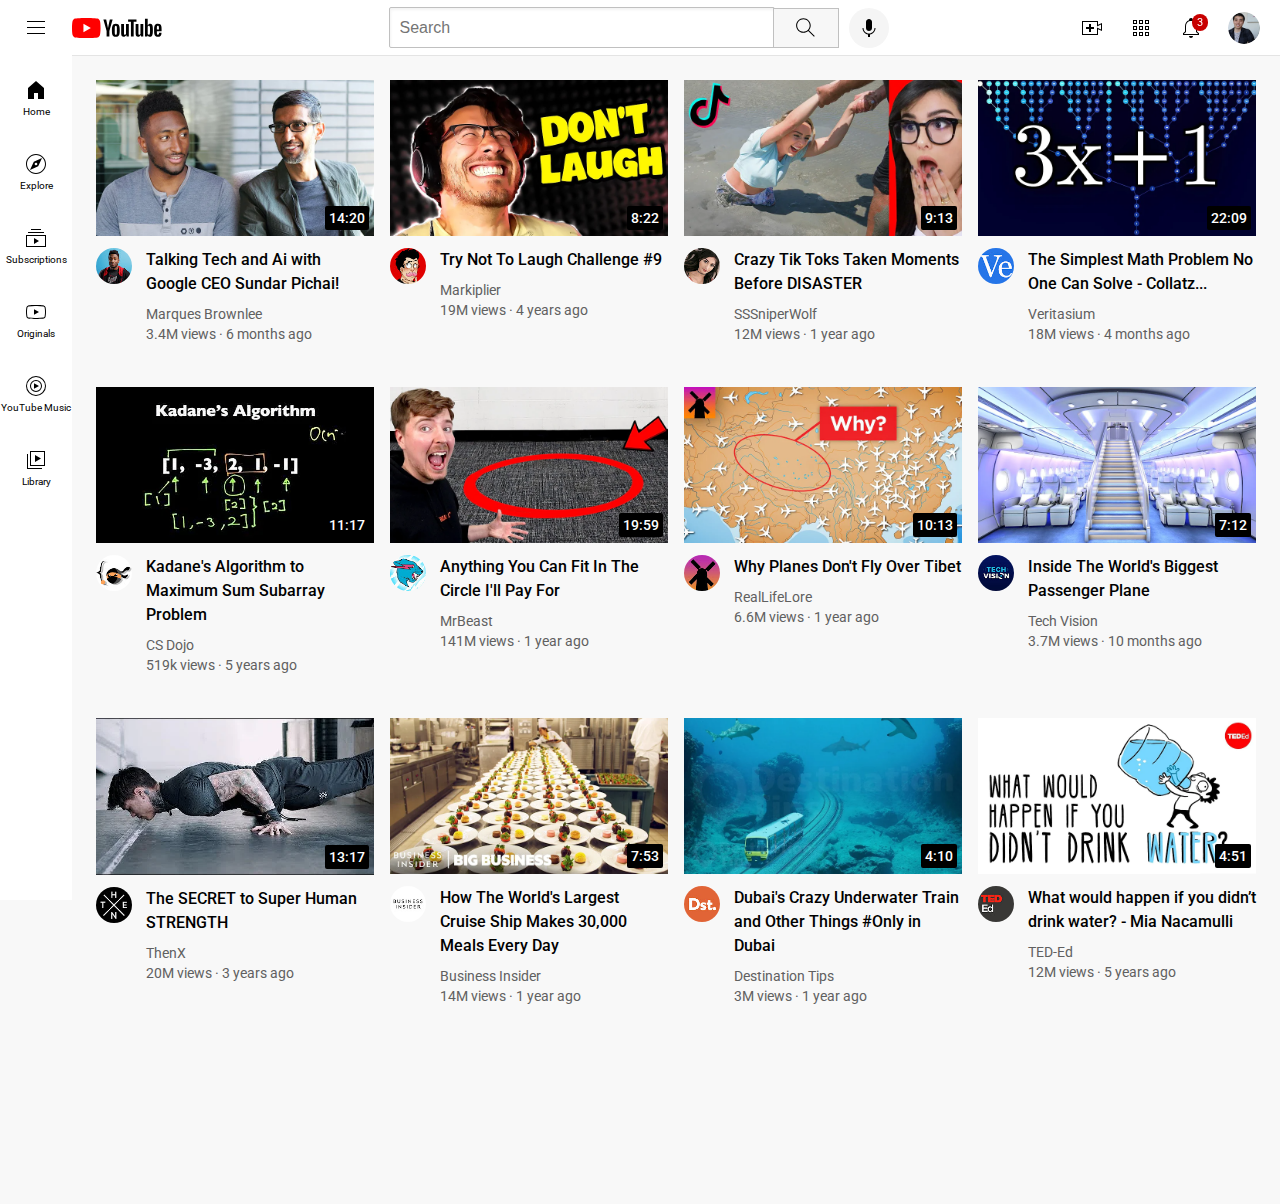
==== YouTube.html @ 5d9afcdd "Add files via upload" ====
<!DOCTYPE html>
<html>
    <head>
        <title>YouTube Copy</title>
        <link rel="stylesheet" href="styles/video.css">
        <link rel="stylesheet" href="styles/header.css">
        <link rel="stylesheet" href="styles/general.css">
        <link rel="stylesheet" href="styles/sidebar.css">

        <link rel="preconnect" href="https://fonts.googleapis.com">
        <link rel="preconnect" href="https://fonts.gstatic.com" crossorigin>
        <link href="https://fonts.googleapis.com/css2?family=Roboto:ital,wght@0,100;0,300;0,400;0,500;0,700;0,900;1,100;1,300;1,400;1,500;1,700;1,900&display=swap" rel="stylesheet">
    </head>
    <body>
        <!--Inline-Block Elements (As much space as it needs)-->
        <header class="youtube-header">
            <div class="left-section">
                <img class="hamburger-menu" 
                src="icons/hamburger-menu.svg">
                <img class="youtube-logo" 
                src="icons/youtube-logo.svg">  
            </div>
            <div class="mid-section">      
                <input class="searchbar" type="text"placeholder="Search">
                <button class="search-button">
                    <img class="search-icon" src="icons/search.svg">
                    <div class="tooltip">Search</div>
                </button>
                <button class="voice-search-button">
                    <img class="voice-search-icon" src="icons/voice-search-icon.svg">
                    <div class="tooltip">Search with your voice</div>
                </button>
            </div>
            <div class="right-section">
                <div class="upload-icon-container">
                    <img class="upload-icon" src="icons/upload.svg">
                    <div class="tooltip">Create</div>
                </div>
                <div class="youtube-apps-icon-container">
                    <img class="youtube-apps-icon" src="icons/youtube-apps.svg">
                    <div class="tooltip">YouTube apps</div>
                </div>
                <div class="notifications-icon-container">
                    <img class="notifications-icon" src="icons/notifications.svg">
                    <div class="notifications-count">3</div>
                    <div class="tooltip">Notifications</div>
                </div>
                <img class="current-user-picture" src="channel-pictures/my-channel.png">
            </div>
        </header>
        <!--Block Elements (Entire Line)-->
        <nav class="sidebar">
            <div class="sidebar-link">
                <img src="icons/home.svg">
                <div>Home</div>
            </div>
            <div class="sidebar-link">
                <img src="icons/explore.svg">
                <div>Explore</div>
            </div>
            <div class="sidebar-link">
                <img src="icons/subscriptions.svg">
                <div>Subscriptions</div>
            </div>
            <div class="sidebar-link">
                <img src="icons/originals.svg">
                <div>Originals</div>
            </div>
            <div class="sidebar-link">
                <img src="icons/youtube-music.svg">
                <div>YouTube Music</div>
            </div>
            <div class="sidebar-link">
                <img src="icons/library.svg">
                <div>Library</div>
            </div>        
        </nav>
        <!--Inline Element appears within a line of text , i.e. <strong>-->
        <main>
            <section class="video-grid">
                <!--Video 1 to 4-->
                <div class="video-preview">
                    <div class="thumbnail-row">
                        <a href="https://www.youtube.com/watch?v=n2RNcPRtAiY" target="_blank">
                            <img class="thumbnail" src="thumbnails/thumbnail-1.png">
                        </a>
                        <div class="video-time">14:20</div>
                    </div>
                    <div class="video-info-grid">
                        <div class="video-channel">
                            <div class="video-channel-container">
                                <a href="https://youtube.com/c/mkbhd" target="_blank">
                                    <img class="channel-picture" src="channel-pictures/channel-1.jpeg">
                                </a>
                                <div class="video-channel-tooltip">    
                                    <img class="video-channel-tooltip-picture" src="channel-pictures/channel-1.jpeg">
                                    <div>
                                        <p class="video-channel-tooltip-author">
                                            Marques Brownlee
                                        </p>
                                        <p class="video-channel-tooltip-info">
                                            15M subscribers
                                        </p>    
                                    </div>
                                </div>
                            </div>
                        </div>
                        <div class="video-info">
                            <a href="https://www.youtube.com/watch?v=n2RNcPRtAiY" target="_blank" class="video-title-link">
                                <p class="video-title">
                                    Talking Tech and Ai with Google CEO Sundar Pichai!
                                </p>
                            </a>
                            <p class="video-author">
                                Marques Brownlee
                            </p>
                            <p class="video-stats">
                                3.4M views &#183; 6 months ago
                            </p>   
                        </div>
                    </div>
                </div>
                <div class="video-preview">
                    <div class="thumbnail-row">
                        <a href="https://www.youtube.com/watch?v=mP0RAo9SKZk" target="_blank">
                            <img class="thumbnail" src="thumbnails/thumbnail-2.png">
                        </a>
                        <div class="video-time">8:22</div>
                    </div>
                    <div class="video-info-grid">
                        <div class="video-channel">
                            <div class="video-channel-container">
                                <a href="https://youtube.com/c/markiplier" target="_blank">
                                    <img class="channel-picture" src="channel-pictures/channel-2.jpeg">
                                </a>                            
                                <div class="video-channel-tooltip">    
                                    <img class="video-channel-tooltip-picture" src="channel-pictures/channel-2.jpeg">
                                    <div>
                                        <p class="video-channel-tooltip-author">
                                            Markiplier                                    
                                        </p>
                                        <p class="video-channel-tooltip-info">
                                            30M subscribers
                                        </p>    
                                    </div>
                                </div>
                            </div>
                        </div>
                        <div class="video-info">
                            <a href="https://www.youtube.com/watch?v=mP0RAo9SKZk" target="_blank" class="video-title-link">
                                <p class="video-title">
                                    Try Not To Laugh Challenge #9
                                </p>
                            </a>
                            <p class="video-author">
                                Markiplier
                            </p>
                            <p class="video-stats">
                                19M views &#183; 4 years ago
                            </p>            
                        </div>
                    </div>
                </div>
                <div class="video-preview">
                    <div class="thumbnail-row">
                        <a href="https://www.youtube.com/watch?v=FgjPQQeTh1w" target="_blank">
                            <img class="thumbnail" src="thumbnails/thumbnail-3.png">
                        </a>
                        <div class="video-time">9:13</div>
                    </div>
                    <div class="video-info-grid">
                        <div class="video-channel">
                            <div class="video-channel-container">
                                <a href="https://youtube.com/c/SSSniperWolf" target="_blank">
                                    <img class="channel-picture" src="channel-pictures/channel-3.jpeg">
                                </a>                            
                                <div class="video-channel-tooltip">    
                                    <img class="video-channel-tooltip-picture" src="channel-pictures/channel-3.jpeg">
                                    <div>
                                        <p class="video-channel-tooltip-author">
                                            SSSniperWolf                                    
                                        </p>
                                        <p class="video-channel-tooltip-info">
                                            31M subscribers
                                        </p>    
                                    </div>
                                </div>
                            </div>
                        </div>                    
                        <div class="video-info">
                            <a href="https://www.youtube.com/watch?v=FgjPQQeTh1w" target="_blank" class="video-title-link">
                                <p class="video-title">
                                    Crazy Tik Toks Taken Moments Before DISASTER
                                </p>
                            </a>
                            <p class="video-author">
                                SSSniperWolf
                            </p>
                            <p class="video-stats">
                                12M views &#183; 1 year ago
                            </p>   
                        </div>
                    </div>
                </div>
                <div class="video-preview">
                    <div class="thumbnail-row">
                        <a href="https://www.youtube.com/watch?v=094y1Z2wpJg" target="_blank">
                            <img class="thumbnail" src="thumbnails/thumbnail-4.png">
                        </a>
                        <div class="video-time">22:09</div>
                    </div>
                    <div class="video-info-grid">
                        <div class="video-channel">
                            <div class="video-channel-container">
                                <a href="https://youtube.com/c/veritasium" target="_blank">
                                    <img class="channel-picture" src="channel-pictures/channel-4.jpeg">
                                </a>                            
                                <div class="video-channel-tooltip">    
                                    <img class="video-channel-tooltip-picture" src="channel-pictures/channel-4.jpeg">
                                    <div>
                                        <p class="video-channel-tooltip-author">
                                            Veritasium                                    
                                        </p>
                                        <p class="video-channel-tooltip-info">
                                            11.5M subscribers
                                        </p>    
                                    </div>
                                </div>
                            </div>
                        </div>
                        <div class="video-info">
                            <a href="https://www.youtube.com/watch?v=094y1Z2wpJg" target="_blank" class="video-title-link">
                                <p class="video-title">
                                    The Simplest Math Problem No One Can Solve - Collatz...
                                </p>
                            </a>
                            <p class="video-author">
                                Veritasium
                            </p>
                            <p class="video-stats">
                                18M views &#183; 4 months ago
                            </p>            
                        </div>
                    </div>
                </div>
                <!--Video 5 to 8-->
                <div class="video-preview">
                    <div class="thumbnail-row">
                        <a href="https://www.youtube.com/watch?v=86CQq3pKSUw" target="_blank">
                            <img class="thumbnail" src="thumbnails/thumbnail-5.png">
                        </a>
                        <div class="video-time">11:17</div>
                    </div>
                    <div class="video-info-grid">
                        <div class="video-channel">
                            <div class="video-channel-container">
                                <a href="https://youtube.com/c/CSDojo" target="_blank">
                                    <img class="channel-picture" src="channel-pictures/channel-5.jpeg">
                                </a>                            
                                <div class="video-channel-tooltip">    
                                    <img class="video-channel-tooltip-picture" src="channel-pictures/channel-5.jpeg">
                                    <div>
                                        <p class="video-channel-tooltip-author">
                                            CS Dojo                                    
                                        </p>
                                        <p class="video-channel-tooltip-info">
                                            1.79M subscribers
                                        </p>    
                                    </div>
                                </div>
                            </div>
                        </div>
                        <div class="video-info">
                            <a href="https://www.youtube.com/watch?v=86CQq3pKSUw" target="_blank" class="video-title-link">
                                <p class="video-title">
                                    Kadane's Algorithm to Maximum Sum Subarray Problem
                                </p>
                            </a>
                            <p class="video-author">
                                CS Dojo
                            </p>
                            <p class="video-stats">
                                519k views &#183; 5 years ago
                            </p>   
                        </div>
                    </div>
                </div>
                <div class="video-preview">
                    <div class="thumbnail-row">
                        <a href="https://www.youtube.com/watch?v=yXWw0_UfSFg" target="_blank">
                            <img class="thumbnail" src="thumbnails/thumbnail-6.png">
                        </a>
                        <div class="video-time">19:59</div>
                    </div>
                    <div class="video-info-grid">
                        <div class="video-channel">
                            <div class="video-channel-container">
                                <a href="https://youtube.com/c/MrBeast6000" target="_blank">
                                    <img class="channel-picture" src="channel-pictures/channel-6.jpeg">
                                </a>                            
                                <div class="video-channel-tooltip">    
                                    <img class="video-channel-tooltip-picture" src="channel-pictures/channel-6.jpeg">
                                    <div>
                                        <p class="video-channel-tooltip-author">
                                            MrBeast                                    
                                        </p>
                                        <p class="video-channel-tooltip-info">
                                            90.6M subscribers
                                        </p>    
                                    </div>
                                </div>
                            </div>
                        </div>                    
                        <div class="video-info">
                            <a href="https://www.youtube.com/watch?v=yXWw0_UfSFg" target="_blank" class="video-title-link">
                                <p class="video-title">
                                    Anything You Can Fit In The Circle I'll Pay For
                                </p>
                            </a>
                            <p class="video-author">
                                MrBeast
                            </p>
                            <p class="video-stats">
                                141M views &#183; 1 year ago
                            </p>            
                        </div>
                    </div>
                </div>
                <div class="video-preview">
                    <div class="thumbnail-row">
                        <a href="https://www.youtube.com/watch?v=fNVa1qMbF9Y" target="_blank">
                            <img class="thumbnail" src="thumbnails/thumbnail-7.png">
                        </a>
                        <div class="video-time">10:13</div>
                    </div>
                    <div class="video-info-grid">
                        <div class="video-channel">
                            <div class="video-channel-container">
                                <a href="https://www.youtube.com/channel/UCP5tjEmvPItGyLhmjdwP7Ww" target="_blank">
                                    <img class="channel-picture" src="channel-pictures/channel-7.jpeg">
                                </a>
                                <div class="video-channel-tooltip">    
                                    <img class="video-channel-tooltip-picture" src="channel-pictures/channel-7.jpeg">
                                    <div>
                                        <p class="video-channel-tooltip-author">
                                            RealLifeLore
                                        </p>
                                        <p class="video-channel-tooltip-info">
                                            7.48M subscribers
                                        </p>    
                                    </div>
                                </div>
                            </div>
                        </div>
                        <div class="video-info">
                            <a href="https://www.youtube.com/watch?v=fNVa1qMbF9Y" target="_blank" class="video-title-link">
                                <p class="video-title">
                                    Why Planes Don't Fly Over Tibet
                                </p>
                            </a>
                            <p class="video-author">
                                RealLifeLore
                            </p>
                            <p class="video-stats">
                                6.6M views &#183; 1 year ago
                            </p>   
                        </div>
                    </div>
                </div>
                <div class="video-preview">
                    <div class="thumbnail-row">
                        <a href="https://www.youtube.com/watch?v=lFm4EM1juls" target="_blank">
                            <img class="thumbnail" src="thumbnails/thumbnail-8.png">
                        </a>
                        <div class="video-time">7:12</div>
                    </div>
                    <div class="video-info-grid">
                        <div class="video-channel">
                            <div class="video-channel-container">
                                <a href="https://www.youtube.com/channel/UCHAK6CyegY22Zj2GWrcaIxg" target="_blank">
                                    <img class="channel-picture" src="channel-pictures/channel-8.jpeg">
                                </a>                            
                                <div class="video-channel-tooltip">    
                                    <img class="video-channel-tooltip-picture" src="channel-pictures/channel-8.jpeg">
                                    <div>
                                        <p class="video-channel-tooltip-author">
                                            Tech Vision                                    
                                        </p>
                                        <p class="video-channel-tooltip-info">
                                            836K subscribers
                                        </p>    
                                    </div>
                                </div>
                            </div>
                        </div>
                        <div class="video-info">
                            <a href="https://www.youtube.com/watch?v=lFm4EM1juls" target="_blank" class="video-title-link">
                                <p class="video-title">
                                    Inside The World's Biggest Passenger Plane
                                </p>
                            </a>
                            <p class="video-author">
                                Tech Vision
                            </p>
                            <p class="video-stats">
                                3.7M views &#183; 10 months ago
                            </p>            
                        </div>
                    </div>
                </div>
                <!--Video 9 to 12-->
                <div class="video-preview">
                    <div class="thumbnail-row">
                        <a href="https://www.youtube.com/watch?v=ixmxOlcrlUc" target="_blank">
                            <img class="thumbnail" src="thumbnails/thumbnail-9.png">
                        </a>
                        <div class="video-time">13:17</div>
                    </div>
                    <div class="video-info-grid">
                        <div class="video-channel">
                            <div class="video-channel-container">
                                <a href="https://www.youtube.com/c/OFFICIALTHENXSTUDIOS" target="_blank">
                                    <img class="channel-picture" src="channel-pictures/channel-9.jpeg">
                                </a>                            
                                <div class="video-channel-tooltip">    
                                    <img class="video-channel-tooltip-picture" src="channel-pictures/channel-9.jpeg">
                                    <div>
                                        <p class="video-channel-tooltip-author">
                                            ThenX                                    
                                        </p>
                                        <p class="video-channel-tooltip-info">
                                            7.78M subscribers
                                        </p>    
                                    </div>
                                </div>
                            </div>
                        </div>                    
                        <div class="video-info">
                            <a href="https://www.youtube.com/watch?v=ixmxOlcrlUc" target="_blank" class="video-title-link">
                                <p class="video-title">
                                    The SECRET to Super Human STRENGTH
                                </p>
                            </a>
                            <p class="video-author">
                                ThenX
                            </p>
                            <p class="video-stats">
                                20M views &#183; 3 years ago
                            </p>   
                        </div>
                    </div>
                </div>
                <div class="video-preview">
                    <div class="thumbnail-row">
                        <a href="https://www.youtube.com/watch?v=R2vXbFp5C9o" target="_blank">
                            <img class="thumbnail" src="thumbnails/thumbnail-10.png">
                        </a>
                        <div class="video-time">7:53</div>
                    </div>
                    <div class="video-info-grid">
                        <div class="video-channel">
                            <div class="video-channel-container">
                                <a href="https://www.youtube.com/user/businessinsider" target="_blank">
                                    <img class="channel-picture" src="channel-pictures/channel-10.jpeg">
                                </a>                            
                                <div class="video-channel-tooltip">    
                                    <img class="video-channel-tooltip-picture" src="channel-pictures/channel-10.jpeg">
                                    <div>
                                        <p class="video-channel-tooltip-author">
                                            Business Insider                                    
                                        </p>
                                        <p class="video-channel-tooltip-info">
                                            9.32M subscribers
                                        </p>    
                                    </div>
                                </div>
                            </div>
                        </div>
                        <div class="video-info">
                            <a href="https://www.youtube.com/watch?v=R2vXbFp5C9o" target="_blank" class="video-title-link">
                                <p class="video-title">
                                    How The World's Largest Cruise Ship Makes 30,000 Meals Every Day                                
                                </p>
                            </a>
                            <p class="video-author">
                                Business Insider
                            </p>
                            <p class="video-stats">
                                14M views &#183; 1 year ago
                            </p>            
                        </div>
                    </div>
                </div>
                <div class="video-preview">
                    <div class="thumbnail-row">
                        <a href="https://www.youtube.com/watch?v=0nZuYyXET3s" target="_blank">
                            <img class="thumbnail" src="thumbnails/thumbnail-11.png">
                        </a>
                        <div class="video-time">4:10</div>
                    </div>
                    <div class="video-info-grid">
                        <div class="video-channel">
                            <div class="video-channel-container">
                                <a href="https://www.youtube.com/c/Destinationtips" target="_blank">
                                    <img class="channel-picture" src="channel-pictures/channel-11.jpeg">
                                </a>                            
                                <div class="video-channel-tooltip">    
                                    <img class="video-channel-tooltip-picture" src="channel-pictures/channel-11.jpeg">
                                    <div>
                                        <p class="video-channel-tooltip-author">
                                            Destination Tips                                   
                                        </p>
                                        <p class="video-channel-tooltip-info">
                                            282K subscribers
                                        </p>    
                                    </div>
                                </div>
                            </div>
                        </div>
                        <div class="video-info">
                            <a href="https://www.youtube.com/watch?v=0nZuYyXET3s" target="_blank" class="video-title-link">
                                <p class="video-title">
                                    Dubai's Crazy Underwater Train and Other Things #Only in Dubai
                                </p>
                            </a>
                            <p class="video-author">
                                Destination Tips
                            </p>
                            <p class="video-stats">
                                3M views &#183; 1 year ago
                            </p>   
                        </div>
                    </div>
                </div>
                <div class="video-preview">
                    <div class="thumbnail-row">
                        <a href="https://www.youtube.com/watch?v=9iMGFqMmUFs" target="_blank">
                            <img class="thumbnail" src="thumbnails/thumbnail-12.png">
                        </a>
                        <div class="video-time">4:51</div>
                    </div>
                    <div class="video-info-grid">
                        <div class="video-channel">
                            <div class="video-channel-container">
                                <a href="https://www.youtube.com/teded" target="_blank">
                                    <img class="channel-picture" src="channel-pictures/channel-12.jpeg">
                                </a>                            
                                <div class="video-channel-tooltip">    
                                    <img class="video-channel-tooltip-picture" src="channel-pictures/channel-12.jpeg">
                                    <div>
                                        <p class="video-channel-tooltip-author">
                                            TED-Ed                                    
                                        </p>
                                        <p class="video-channel-tooltip-info">
                                            20.1M subscribers
                                        </p>    
                                    </div>
                                </div>
                            </div>
                        </div>                    
                        <div class="video-info">
                            <a href="https://www.youtube.com/watch?v=9iMGFqMmUFs" target="_blank" class="video-title-link">
                                <p class="video-title">
                                    What would happen if you didn’t drink water? - Mia Nacamulli
                                </p>
                            </a>
                            <p class="video-author">
                                TED-Ed
                            </p>
                            <p class="video-stats">
                                12M views &#183; 5 years ago
                            </p>            
                        </div>
                    </div>
                </div>
            </section>
        </main>
    </body>
</html>
---- styles/video.css ----
.video-grid{
    display: grid;
    /*grid-template-columns: 1fr 1fr 1fr;*/
    column-gap: 16px;
    row-gap: 45px;
}

.thumbnail-row{
  margin-bottom: 8px;
  position: relative;
}

.thumbnail{
    width: 100%;
    object-fit: contain;
    object-position: bottom;
    /*border-width: 3px;
    border-style: solid;
    border-color: green;*/
}

.video-time{
    background-color: black;
    color: white;

    position: absolute;
    bottom: 10px;
    right: 5px;

    font-weight: 500;
    /*font-size: 12px;*/
    padding: 4px;
    border-radius: 2px;
}

.video-info-grid{
    display: grid;
    grid-template-columns: 50px 1fr;
}

.video-channel-container{
    display: inline-block;
    position: relative;
    cursor: pointer;
}

.channel-picture{
    border-radius: 18px;
    width: 36px;
}

.video-channel-tooltip{
    position: absolute;
    top: 50px;
    padding: 10px 12px;
    border-radius: 6px;
    width: 200px;
    background-color: white;

    display: flex;
    flex-direction: row;
    align-items: center;
    box-shadow: 2px 3px 12px rgb(0, 0, 0, 0.4);

    opacity: 0;
    pointer-events: none;
    z-index: 50;

    transition: opacity 0.15s;
}

.video-channel-tooltip-picture{
    width: 45px;
    border-radius: 25px;
    margin-right: 7px;
}

.video-channel-tooltip-author{
    font-size: 17px;
    font-weight: 700;
    margin-bottom: 4px;
}

.video-channel-tooltip-info{
    font-size: 15px;
    font-weight: 400;
    color: rgb(96, 96, 96);
}

.video-channel-container:hover .video-channel-tooltip{
    opacity: 1;
}

.video-title-link{
    text-decoration: none;
    color: black;
}

.video-title{
    /*font-size: 14px;*/
    font-weight: 500;
    /*line-height: 20px;*/
    margin-bottom: 10px;
}

.video-author, .video-stats{
    /*font-size: 12px;*/
    color: rgb(96, 96, 96);
}

.video-author{
    margin-bottom: 4px;
}

@media (max-width: 750px){
    .video-grid{
        grid-template-columns: 1fr 1fr;
    }

    .video-time, .video-author, .video-stats{
        font-size: 12px;
    }

    .video-title{
        font-size: 14px;
        line-height: 20px;
    }
}

@media (min-width: 751px) and (max-width: 999px){
    .video-grid{
        grid-template-columns: 1fr 1fr 1fr; 
    }

    .video-time, .video-author, .video-stats{
        font-size: 12px;
    }

    .video-title{
        font-size: 14px;
        line-height: 20px;
    }
}

@media (min-width: 1000px){
    .video-grid{
        grid-template-columns: 1fr 1fr 1fr 1fr; 
    }

    .video-time, .video-author, .video-stats{
        font-size: 14px;
    }

    .video-title{
        font-size: 16px;
        line-height: 24px;
    }
}
---- styles/header.css ----
.youtube-header{
    height: 55px;

    display: flex;
    flex-direction: row;
    justify-content: space-between;

    position: fixed;
    top: 0;
    left: 0;
    right: 0;

    background-color: white;
    border-bottom: 1px solid rgb(228, 228, 228);

    z-index: 100;
}

.left-section{
    display: flex;
    align-items: center;
}

.hamburger-menu{
    height: 24px;
    margin-left: 24px;
    margin-right: 24px;
    cursor: pointer;
}

.youtube-logo{
    height: 20px;
    cursor: pointer;
}

.mid-section{
    display: flex;
    align-items: center;
    flex: 1;
    margin-left: 70px;
    margin-right: 35px;
    max-width: 500px;
}

.searchbar{
    flex: 1;
    height: 36.5px;
    padding-left: 10px;
    font-size: 16px;
    border: 1px solid rgb(192, 192, 192);
    border-radius: 2px;
    box-shadow: inset 1px 2px 3px rgba(0,0,0,0.05); 
    width: 0;
}

.searchbar::placeholder{
    font-size: 16px;
}

.search-button{
    height: 40px;
    width: 66px;
    background-color: rgb(247, 247, 247);
    border: 1px solid rgb(192, 192, 192);
    margin-left: -2px;
    margin-right: 10px;
    cursor: pointer;
}

.search-button:hover{
    box-shadow: inset 1px 1px 50px rgba(0,0,0,0.05); 
}

.search-button:active{
    background-color: rgb(240, 240, 240);
}

.search-icon{
    height: 25px;
}

.voice-search-button{
    height: 40px;
    width: 40px;
    border-radius: 20px;
    background-color: rgb(245, 245, 245);
    border: none;
    cursor: pointer;
}

.voice-search-icon{
    height: 24px;
}

.search-button,
.voice-search-button{
    position: relative;
    display: flex;
    flex-direction: row;
    align-items: center;
    justify-content: center;
}

.search-button .tooltip,
.voice-search-button .tooltip{
    position: absolute;
    bottom: -50px;

    background-color: rgba(80, 80, 80, 0.9);
    color: white;
    font-size: 12px;
    padding: 10px 8px;
    border-radius: 2px;

    opacity: 0;
    transition: opacity 0.15s;
    pointer-events: none;
    white-space: nowrap;
}

.search-button:hover .tooltip,
.voice-search-button:hover .tooltip{
    opacity: 1;
}

.right-section{
    display: flex;
    align-items: center;
    justify-content: space-between;
    width: 180px;
    margin-right: 20px;
    flex-shrink: 0;
}

.upload-icon{
    height: 24px;
}

.youtube-apps-icon{
    height: 24px;
}

.notifications-icon-container{
    position: relative;
}

.notifications-icon{
    height: 24px;
}

.notifications-count{
    position: absolute;
    top: -2px;
    right: -5px;
    
    background-color: rgb(200, 0, 0);
    color: white;
    font-size: 11px;
    padding: 2px 5px;
    border-radius: 10px;
}

.current-user-picture{
    height: 32px;
    border-radius: 18px;
    cursor: pointer;
}

.upload-icon-container,
.youtube-apps-icon-container,
.notifications-icon-container{
    position: relative;
    display: flex;
    flex-direction: row;
    align-items: center;
    justify-content: center;
    cursor: pointer;
}

.upload-icon-container .tooltip,
.youtube-apps-icon-container .tooltip,
.notifications-icon-container .tooltip{
    position: absolute;
    bottom: -50px;

    background-color: rgba(80, 80, 80, 0.9);
    color: white;
    font-size: 12px;
    padding: 10px 8px;
    border-radius: 2px;

    opacity: 0;
    transition: opacity 0.15s;
    pointer-events: none;
    white-space: nowrap;
}

.upload-icon-container:hover .tooltip,
.youtube-apps-icon-container:hover .tooltip,
.notifications-icon-container:hover .tooltip{
    opacity: 1;
}
---- styles/general.css ----
body{
    font-family: Roboto, "Arial";

    margin: 0;
    padding: 80px 24px 200px 96px;

    background-color: rgb(248, 248, 248);
}

p{
    margin-top: 0px;
    margin-bottom: 0px;
}
---- styles/sidebar.css ----
.sidebar{
    position: fixed;
    left: 0;
    bottom: 0;
    top: 55px;
    width: 72px;

    background-color: white;
    z-index: 200;
    
    padding-top: 5px;
}

.sidebar-link{
    display: flex;
    flex-direction: column;
    align-items: center;
    justify-content: center;
    height: 74px;
    cursor: pointer;
}

.sidebar-link:hover{
    background-color: rgb(235, 235, 235);
}

.sidebar-link img{
    height: 24px;
    margin-bottom: 4px;
}

.sidebar-link div{
    font-size: 10px;
}
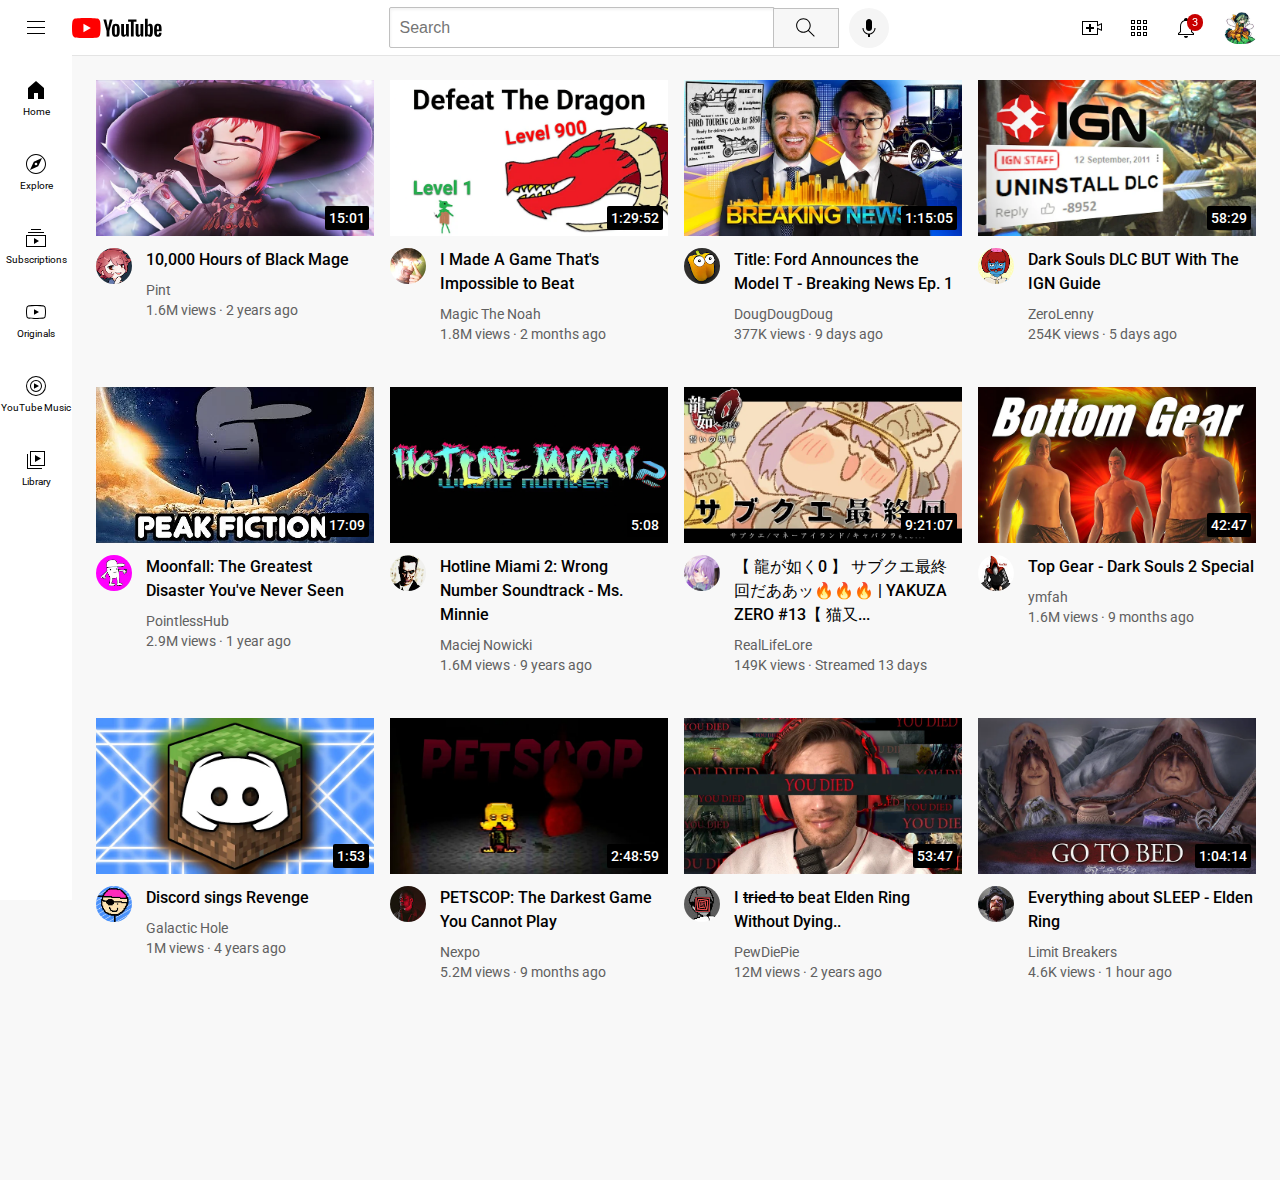
==== commit 1ff0e364: "Add files via upload" ====
--- a/YouTube.html
+++ b/YouTube.html
@@ -45,7 +45,7 @@
                     <div class="notifications-count">3</div>
                     <div class="tooltip">Notifications</div>
                 </div>
-                <img class="current-user-picture" src="channel-pictures/my-channel.png">
+                <img class="current-user-picture" src="channel-pictures-2/main.jpg">
             </div>
         </header>
         <!--Block Elements (Entire Line)-->
@@ -81,164 +81,164 @@
                 <!--Video 1 to 4-->
                 <div class="video-preview">
                     <div class="thumbnail-row">
-                        <a href="https://www.youtube.com/watch?v=n2RNcPRtAiY" target="_blank">
-                            <img class="thumbnail" src="thumbnails/thumbnail-1.png">
-                        </a>
-                        <div class="video-time">14:20</div>
-                    </div>
-                    <div class="video-info-grid">
-                        <div class="video-channel">
-                            <div class="video-channel-container">
-                                <a href="https://youtube.com/c/mkbhd" target="_blank">
-                                    <img class="channel-picture" src="channel-pictures/channel-1.jpeg">
+                        <a href="https://www.youtube.com/watch?v=OVXSWE7KE68" target="_blank">
+                            <img class="thumbnail" src="thumbnails-2/1.png">
+                        </a>
+                        <div class="video-time">15:01</div>
+                    </div>
+                    <div class="video-info-grid">
+                        <div class="video-channel">
+                            <div class="video-channel-container">
+                                <a href="https://www.youtube.com/@PintFrumpyrat" target="_blank">
+                                    <img class="channel-picture" src="channel-pictures-2/image.png">
                                 </a>
                                 <div class="video-channel-tooltip">    
-                                    <img class="video-channel-tooltip-picture" src="channel-pictures/channel-1.jpeg">
-                                    <div>
-                                        <p class="video-channel-tooltip-author">
-                                            Marques Brownlee
-                                        </p>
-                                        <p class="video-channel-tooltip-info">
-                                            15M subscribers
-                                        </p>    
-                                    </div>
-                                </div>
-                            </div>
-                        </div>
-                        <div class="video-info">
-                            <a href="https://www.youtube.com/watch?v=n2RNcPRtAiY" target="_blank" class="video-title-link">
-                                <p class="video-title">
-                                    Talking Tech and Ai with Google CEO Sundar Pichai!
-                                </p>
-                            </a>
-                            <p class="video-author">
-                                Marques Brownlee
-                            </p>
-                            <p class="video-stats">
-                                3.4M views &#183; 6 months ago
+                                    <img class="video-channel-tooltip-picture" src="channel-pictures-2/image.png">
+                                    <div>
+                                        <p class="video-channel-tooltip-author">
+                                            Pint
+                                        </p>
+                                        <p class="video-channel-tooltip-info">
+                                            319K subscribers
+                                        </p>    
+                                    </div>
+                                </div>
+                            </div>
+                        </div>
+                        <div class="video-info">
+                            <a href="https://www.youtube.com/watch?v=OVXSWE7KE68" target="_blank" class="video-title-link">
+                                <p class="video-title">
+                                    10,000 Hours of Black Mage
+                                </p>
+                            </a>
+                            <p class="video-author">
+                                Pint
+                            </p>
+                            <p class="video-stats">
+                                1.6M views &#183; 2 years ago
                             </p>   
                         </div>
                     </div>
                 </div>
                 <div class="video-preview">
                     <div class="thumbnail-row">
-                        <a href="https://www.youtube.com/watch?v=mP0RAo9SKZk" target="_blank">
-                            <img class="thumbnail" src="thumbnails/thumbnail-2.png">
-                        </a>
-                        <div class="video-time">8:22</div>
-                    </div>
-                    <div class="video-info-grid">
-                        <div class="video-channel">
-                            <div class="video-channel-container">
-                                <a href="https://youtube.com/c/markiplier" target="_blank">
-                                    <img class="channel-picture" src="channel-pictures/channel-2.jpeg">
-                                </a>                            
-                                <div class="video-channel-tooltip">    
-                                    <img class="video-channel-tooltip-picture" src="channel-pictures/channel-2.jpeg">
-                                    <div>
-                                        <p class="video-channel-tooltip-author">
-                                            Markiplier                                    
-                                        </p>
-                                        <p class="video-channel-tooltip-info">
-                                            30M subscribers
-                                        </p>    
-                                    </div>
-                                </div>
-                            </div>
-                        </div>
-                        <div class="video-info">
-                            <a href="https://www.youtube.com/watch?v=mP0RAo9SKZk" target="_blank" class="video-title-link">
-                                <p class="video-title">
-                                    Try Not To Laugh Challenge #9
-                                </p>
-                            </a>
-                            <p class="video-author">
-                                Markiplier
-                            </p>
-                            <p class="video-stats">
-                                19M views &#183; 4 years ago
+                        <a href="https://www.youtube.com/watch?v=fBl2hoA9nU0" target="_blank">
+                            <img class="thumbnail" src="thumbnails-2/2.png">
+                        </a>
+                        <div class="video-time">1:29:52</div>
+                    </div>
+                    <div class="video-info-grid">
+                        <div class="video-channel">
+                            <div class="video-channel-container">
+                                <a href="https://www.youtube.com/@MagicTheNoah" target="_blank">
+                                    <img class="channel-picture" src="channel-pictures-2/image2.png">
+                                </a>                            
+                                <div class="video-channel-tooltip">    
+                                    <img class="video-channel-tooltip-picture" src="channel-pictures-2/image2.png">
+                                    <div>
+                                        <p class="video-channel-tooltip-author">
+                                            Magic The Noah   
+                                        </p>
+                                        <p class="video-channel-tooltip-info">
+                                            1M subscribers
+                                        </p>    
+                                    </div>
+                                </div>
+                            </div>
+                        </div>
+                        <div class="video-info">
+                            <a href="https://www.youtube.com/watch?v=fBl2hoA9nU0" target="_blank" class="video-title-link">
+                                <p class="video-title">
+                                    I Made A Game That's Impossible to Beat
+                                </p>
+                            </a>
+                            <p class="video-author">
+                                Magic The Noah
+                            </p>
+                            <p class="video-stats">
+                                1.8M views &#183; 2 months ago
                             </p>            
                         </div>
                     </div>
                 </div>
                 <div class="video-preview">
                     <div class="thumbnail-row">
-                        <a href="https://www.youtube.com/watch?v=FgjPQQeTh1w" target="_blank">
-                            <img class="thumbnail" src="thumbnails/thumbnail-3.png">
-                        </a>
-                        <div class="video-time">9:13</div>
-                    </div>
-                    <div class="video-info-grid">
-                        <div class="video-channel">
-                            <div class="video-channel-container">
-                                <a href="https://youtube.com/c/SSSniperWolf" target="_blank">
-                                    <img class="channel-picture" src="channel-pictures/channel-3.jpeg">
-                                </a>                            
-                                <div class="video-channel-tooltip">    
-                                    <img class="video-channel-tooltip-picture" src="channel-pictures/channel-3.jpeg">
-                                    <div>
-                                        <p class="video-channel-tooltip-author">
-                                            SSSniperWolf                                    
-                                        </p>
-                                        <p class="video-channel-tooltip-info">
-                                            31M subscribers
+                        <a href="https://www.youtube.com/watch?v=q5hx3tW3-is" target="_blank">
+                            <img class="thumbnail" src="thumbnails-2/3.png">
+                        </a>
+                        <div class="video-time">1:15:05</div>
+                    </div>
+                    <div class="video-info-grid">
+                        <div class="video-channel">
+                            <div class="video-channel-container">
+                                <a href="https://www.youtube.com/@dougdougdoug" target="_blank">
+                                    <img class="channel-picture" src="channel-pictures-2/image3.png">
+                                </a>                            
+                                <div class="video-channel-tooltip">    
+                                    <img class="video-channel-tooltip-picture" src="channel-pictures-2/image3.png">
+                                    <div>
+                                        <p class="video-channel-tooltip-author">
+                                            DougDougDoug                                    
+                                        </p>
+                                        <p class="video-channel-tooltip-info">
+                                            644K subscribers
                                         </p>    
                                     </div>
                                 </div>
                             </div>
                         </div>                    
                         <div class="video-info">
-                            <a href="https://www.youtube.com/watch?v=FgjPQQeTh1w" target="_blank" class="video-title-link">
-                                <p class="video-title">
-                                    Crazy Tik Toks Taken Moments Before DISASTER
-                                </p>
-                            </a>
-                            <p class="video-author">
-                                SSSniperWolf
-                            </p>
-                            <p class="video-stats">
-                                12M views &#183; 1 year ago
+                            <a href="https://www.youtube.com/watch?v=q5hx3tW3-is" target="_blank" class="video-title-link">
+                                <p class="video-title">
+                                    Title: Ford Announces the Model T - Breaking News Ep. 1
+                                </p>
+                            </a>
+                            <p class="video-author">
+                                DougDougDoug
+                            </p>
+                            <p class="video-stats">
+                                377K views &#183; 9 days ago
                             </p>   
                         </div>
                     </div>
                 </div>
                 <div class="video-preview">
                     <div class="thumbnail-row">
-                        <a href="https://www.youtube.com/watch?v=094y1Z2wpJg" target="_blank">
-                            <img class="thumbnail" src="thumbnails/thumbnail-4.png">
-                        </a>
-                        <div class="video-time">22:09</div>
-                    </div>
-                    <div class="video-info-grid">
-                        <div class="video-channel">
-                            <div class="video-channel-container">
-                                <a href="https://youtube.com/c/veritasium" target="_blank">
-                                    <img class="channel-picture" src="channel-pictures/channel-4.jpeg">
-                                </a>                            
-                                <div class="video-channel-tooltip">    
-                                    <img class="video-channel-tooltip-picture" src="channel-pictures/channel-4.jpeg">
-                                    <div>
-                                        <p class="video-channel-tooltip-author">
-                                            Veritasium                                    
-                                        </p>
-                                        <p class="video-channel-tooltip-info">
-                                            11.5M subscribers
-                                        </p>    
-                                    </div>
-                                </div>
-                            </div>
-                        </div>
-                        <div class="video-info">
-                            <a href="https://www.youtube.com/watch?v=094y1Z2wpJg" target="_blank" class="video-title-link">
-                                <p class="video-title">
-                                    The Simplest Math Problem No One Can Solve - Collatz...
-                                </p>
-                            </a>
-                            <p class="video-author">
-                                Veritasium
-                            </p>
-                            <p class="video-stats">
-                                18M views &#183; 4 months ago
+                        <a href="https://www.youtube.com/watch?v=XAvYVd8Qat4" target="_blank">
+                            <img class="thumbnail" src="thumbnails-2/4.png">
+                        </a>
+                        <div class="video-time">58:29</div>
+                    </div>
+                    <div class="video-info-grid">
+                        <div class="video-channel">
+                            <div class="video-channel-container">
+                                <a href="https://www.youtube.com/@ZeroLenny" target="_blank">
+                                    <img class="channel-picture" src="channel-pictures-2/image4.png">
+                                </a>                            
+                                <div class="video-channel-tooltip">    
+                                    <img class="video-channel-tooltip-picture" src="channel-pictures-2/image4.png">
+                                    <div>
+                                        <p class="video-channel-tooltip-author">
+                                            ZeroLenny                                    
+                                        </p>
+                                        <p class="video-channel-tooltip-info">
+                                            320K subscribers
+                                        </p>    
+                                    </div>
+                                </div>
+                            </div>
+                        </div>
+                        <div class="video-info">
+                            <a href="https://www.youtube.com/watch?v=XAvYVd8Qat4" target="_blank" class="video-title-link">
+                                <p class="video-title">
+                                    Dark Souls DLC BUT With The IGN Guide                                
+                                </p>
+                            </a>
+                            <p class="video-author">
+                                ZeroLenny
+                            </p>
+                            <p class="video-stats">
+                                254K views &#183; 5 days ago
                             </p>            
                         </div>
                     </div>
@@ -246,164 +246,164 @@
                 <!--Video 5 to 8-->
                 <div class="video-preview">
                     <div class="thumbnail-row">
-                        <a href="https://www.youtube.com/watch?v=86CQq3pKSUw" target="_blank">
-                            <img class="thumbnail" src="thumbnails/thumbnail-5.png">
-                        </a>
-                        <div class="video-time">11:17</div>
-                    </div>
-                    <div class="video-info-grid">
-                        <div class="video-channel">
-                            <div class="video-channel-container">
-                                <a href="https://youtube.com/c/CSDojo" target="_blank">
-                                    <img class="channel-picture" src="channel-pictures/channel-5.jpeg">
-                                </a>                            
-                                <div class="video-channel-tooltip">    
-                                    <img class="video-channel-tooltip-picture" src="channel-pictures/channel-5.jpeg">
-                                    <div>
-                                        <p class="video-channel-tooltip-author">
-                                            CS Dojo                                    
-                                        </p>
-                                        <p class="video-channel-tooltip-info">
-                                            1.79M subscribers
-                                        </p>    
-                                    </div>
-                                </div>
-                            </div>
-                        </div>
-                        <div class="video-info">
-                            <a href="https://www.youtube.com/watch?v=86CQq3pKSUw" target="_blank" class="video-title-link">
-                                <p class="video-title">
-                                    Kadane's Algorithm to Maximum Sum Subarray Problem
-                                </p>
-                            </a>
-                            <p class="video-author">
-                                CS Dojo
-                            </p>
-                            <p class="video-stats">
-                                519k views &#183; 5 years ago
+                        <a href="https://www.youtube.com/watch?v=S0RSf9D3W6Q" target="_blank">
+                            <img class="thumbnail" src="thumbnails-2/5.png">
+                        </a>
+                        <div class="video-time">17:09</div>
+                    </div>
+                    <div class="video-info-grid">
+                        <div class="video-channel">
+                            <div class="video-channel-container">
+                                <a href="https://www.youtube.com/@PointlessHub" target="_blank">
+                                    <img class="channel-picture" src="channel-pictures-2/image5.png">
+                                </a>                            
+                                <div class="video-channel-tooltip">    
+                                    <img class="video-channel-tooltip-picture" src="channel-pictures-2/image5.png">
+                                    <div>
+                                        <p class="video-channel-tooltip-author">
+                                            PointlessHub
+                                        </p>
+                                        <p class="video-channel-tooltip-info">
+                                            697K subscribers
+                                        </p>    
+                                    </div>
+                                </div>
+                            </div>
+                        </div>
+                        <div class="video-info">
+                            <a href="https://www.youtube.com/watch?v=S0RSf9D3W6Q" target="_blank" class="video-title-link">
+                                <p class="video-title">
+                                    Moonfall: The Greatest Disaster You've Never Seen
+                                </p>
+                            </a>
+                            <p class="video-author">
+                                PointlessHub
+                            </p>
+                            <p class="video-stats">
+                                2.9M views &#183; 1 year ago
                             </p>   
                         </div>
                     </div>
                 </div>
                 <div class="video-preview">
                     <div class="thumbnail-row">
-                        <a href="https://www.youtube.com/watch?v=yXWw0_UfSFg" target="_blank">
-                            <img class="thumbnail" src="thumbnails/thumbnail-6.png">
-                        </a>
-                        <div class="video-time">19:59</div>
-                    </div>
-                    <div class="video-info-grid">
-                        <div class="video-channel">
-                            <div class="video-channel-container">
-                                <a href="https://youtube.com/c/MrBeast6000" target="_blank">
-                                    <img class="channel-picture" src="channel-pictures/channel-6.jpeg">
-                                </a>                            
-                                <div class="video-channel-tooltip">    
-                                    <img class="video-channel-tooltip-picture" src="channel-pictures/channel-6.jpeg">
-                                    <div>
-                                        <p class="video-channel-tooltip-author">
-                                            MrBeast                                    
-                                        </p>
-                                        <p class="video-channel-tooltip-info">
-                                            90.6M subscribers
+                        <a href="https://www.youtube.com/watch?v=JBS3w5OknZo" target="_blank">
+                            <img class="thumbnail" src="thumbnails-2/6.png">
+                        </a>
+                        <div class="video-time">5:08</div>
+                    </div>
+                    <div class="video-info-grid">
+                        <div class="video-channel">
+                            <div class="video-channel-container">
+                                <a href="https://www.youtube.com/@g-man2141" target="_blank">
+                                    <img class="channel-picture" src="channel-pictures-2/image6.png">
+                                </a>                            
+                                <div class="video-channel-tooltip">    
+                                    <img class="video-channel-tooltip-picture" src="channel-pictures-2/image6.png">
+                                    <div>
+                                        <p class="video-channel-tooltip-author">
+                                            Maciej Nowicki        
+                                        </p>
+                                        <p class="video-channel-tooltip-info">
+                                            22.2K subscribers
                                         </p>    
                                     </div>
                                 </div>
                             </div>
                         </div>                    
                         <div class="video-info">
-                            <a href="https://www.youtube.com/watch?v=yXWw0_UfSFg" target="_blank" class="video-title-link">
-                                <p class="video-title">
-                                    Anything You Can Fit In The Circle I'll Pay For
-                                </p>
-                            </a>
-                            <p class="video-author">
-                                MrBeast
-                            </p>
-                            <p class="video-stats">
-                                141M views &#183; 1 year ago
+                            <a href="https://www.youtube.com/watch?v=JBS3w5OknZo" target="_blank" class="video-title-link">
+                                <p class="video-title">
+                                    Hotline Miami 2: Wrong Number Soundtrack - Ms. Minnie
+                                </p>
+                            </a>
+                            <p class="video-author">
+                                Maciej Nowicki
+                            </p>
+                            <p class="video-stats">
+                                1.6M views &#183; 9 years ago
                             </p>            
                         </div>
                     </div>
                 </div>
                 <div class="video-preview">
                     <div class="thumbnail-row">
-                        <a href="https://www.youtube.com/watch?v=fNVa1qMbF9Y" target="_blank">
-                            <img class="thumbnail" src="thumbnails/thumbnail-7.png">
-                        </a>
-                        <div class="video-time">10:13</div>
-                    </div>
-                    <div class="video-info-grid">
-                        <div class="video-channel">
-                            <div class="video-channel-container">
-                                <a href="https://www.youtube.com/channel/UCP5tjEmvPItGyLhmjdwP7Ww" target="_blank">
-                                    <img class="channel-picture" src="channel-pictures/channel-7.jpeg">
+                        <a href="https://www.youtube.com/watch?v=FjpFiREE5cQ" target="_blank">
+                            <img class="thumbnail" src="thumbnails-2/7.png">
+                        </a>
+                        <div class="video-time">9:21:07</div>
+                    </div>
+                    <div class="video-info-grid">
+                        <div class="video-channel">
+                            <div class="video-channel-container">
+                                <a href="https://www.youtube.com/channel/UCvaTdHTWBGv3MKj3KVqJVCw" target="_blank">
+                                    <img class="channel-picture" src="channel-pictures-2/image7.png">
                                 </a>
                                 <div class="video-channel-tooltip">    
-                                    <img class="video-channel-tooltip-picture" src="channel-pictures/channel-7.jpeg">
-                                    <div>
-                                        <p class="video-channel-tooltip-author">
-                                            RealLifeLore
-                                        </p>
-                                        <p class="video-channel-tooltip-info">
-                                            7.48M subscribers
-                                        </p>    
-                                    </div>
-                                </div>
-                            </div>
-                        </div>
-                        <div class="video-info">
-                            <a href="https://www.youtube.com/watch?v=fNVa1qMbF9Y" target="_blank" class="video-title-link">
-                                <p class="video-title">
-                                    Why Planes Don't Fly Over Tibet
+                                    <img class="video-channel-tooltip-picture" src="channel-pictures-2/image7.png">
+                                    <div>
+                                        <p class="video-channel-tooltip-author">
+                                            Okayu Ch. 猫又おかゆ
+                                        </p>
+                                        <p class="video-channel-tooltip-info">
+                                            1.81M subscribers
+                                        </p>    
+                                    </div>
+                                </div>
+                            </div>
+                        </div>
+                        <div class="video-info">
+                            <a href="https://www.youtube.com/watch?v=FjpFiREE5cQ" target="_blank" class="video-title-link">
+                                <p class="video-title">
+                                    【 龍が如く0 】 サブクエ最終回だああッ🔥🔥🔥 | YAKUZA ZERO #13【 猫又...
                                 </p>
                             </a>
                             <p class="video-author">
                                 RealLifeLore
                             </p>
                             <p class="video-stats">
-                                6.6M views &#183; 1 year ago
+                                149K views &#183; Streamed 13 days
                             </p>   
                         </div>
                     </div>
                 </div>
                 <div class="video-preview">
                     <div class="thumbnail-row">
-                        <a href="https://www.youtube.com/watch?v=lFm4EM1juls" target="_blank">
-                            <img class="thumbnail" src="thumbnails/thumbnail-8.png">
-                        </a>
-                        <div class="video-time">7:12</div>
-                    </div>
-                    <div class="video-info-grid">
-                        <div class="video-channel">
-                            <div class="video-channel-container">
-                                <a href="https://www.youtube.com/channel/UCHAK6CyegY22Zj2GWrcaIxg" target="_blank">
-                                    <img class="channel-picture" src="channel-pictures/channel-8.jpeg">
-                                </a>                            
-                                <div class="video-channel-tooltip">    
-                                    <img class="video-channel-tooltip-picture" src="channel-pictures/channel-8.jpeg">
-                                    <div>
-                                        <p class="video-channel-tooltip-author">
-                                            Tech Vision                                    
-                                        </p>
-                                        <p class="video-channel-tooltip-info">
-                                            836K subscribers
-                                        </p>    
-                                    </div>
-                                </div>
-                            </div>
-                        </div>
-                        <div class="video-info">
-                            <a href="https://www.youtube.com/watch?v=lFm4EM1juls" target="_blank" class="video-title-link">
-                                <p class="video-title">
-                                    Inside The World's Biggest Passenger Plane
-                                </p>
-                            </a>
-                            <p class="video-author">
-                                Tech Vision
-                            </p>
-                            <p class="video-stats">
-                                3.7M views &#183; 10 months ago
+                        <a href="https://www.youtube.com/watch?v=FigIAAYHoW8" target="_blank">
+                            <img class="thumbnail" src="thumbnails-2/8.png">
+                        </a>
+                        <div class="video-time">42:47</div>
+                    </div>
+                    <div class="video-info-grid">
+                        <div class="video-channel">
+                            <div class="video-channel-container">
+                                <a href="https://www.youtube.com/@ymfah" target="_blank">
+                                    <img class="channel-picture" src="channel-pictures-2/image8.png">
+                                </a>                            
+                                <div class="video-channel-tooltip">    
+                                    <img class="video-channel-tooltip-picture" src="channel-pictures-2/image8.png">
+                                    <div>
+                                        <p class="video-channel-tooltip-author">
+                                            ymfah
+                                        </p>
+                                        <p class="video-channel-tooltip-info">
+                                            1.15M subscribers
+                                        </p>    
+                                    </div>
+                                </div>
+                            </div>
+                        </div>
+                        <div class="video-info">
+                            <a href="https://www.youtube.com/watch?v=FigIAAYHoW8" target="_blank" class="video-title-link">
+                                <p class="video-title">
+                                    Top Gear - Dark Souls 2 Special
+                                </p>
+                            </a>
+                            <p class="video-author">
+                                ymfah
+                            </p>
+                            <p class="video-stats">
+                                1.6M views &#183; 9 months ago
                             </p>            
                         </div>
                     </div>
@@ -411,164 +411,164 @@
                 <!--Video 9 to 12-->
                 <div class="video-preview">
                     <div class="thumbnail-row">
-                        <a href="https://www.youtube.com/watch?v=ixmxOlcrlUc" target="_blank">
-                            <img class="thumbnail" src="thumbnails/thumbnail-9.png">
-                        </a>
-                        <div class="video-time">13:17</div>
-                    </div>
-                    <div class="video-info-grid">
-                        <div class="video-channel">
-                            <div class="video-channel-container">
-                                <a href="https://www.youtube.com/c/OFFICIALTHENXSTUDIOS" target="_blank">
-                                    <img class="channel-picture" src="channel-pictures/channel-9.jpeg">
-                                </a>                            
-                                <div class="video-channel-tooltip">    
-                                    <img class="video-channel-tooltip-picture" src="channel-pictures/channel-9.jpeg">
-                                    <div>
-                                        <p class="video-channel-tooltip-author">
-                                            ThenX                                    
-                                        </p>
-                                        <p class="video-channel-tooltip-info">
-                                            7.78M subscribers
+                        <a href="https://www.youtube.com/watch?v=PQk5NVSJSA0" target="_blank">
+                            <img class="thumbnail" src="thumbnails-2/9.png">
+                        </a>
+                        <div class="video-time">1:53</div>
+                    </div>
+                    <div class="video-info-grid">
+                        <div class="video-channel">
+                            <div class="video-channel-container">
+                                <a href="https://www.youtube.com/@galactichole" target="_blank">
+                                    <img class="channel-picture" src="channel-pictures-2/image9.png">
+                                </a>                            
+                                <div class="video-channel-tooltip">    
+                                    <img class="video-channel-tooltip-picture" src="channel-pictures-2/image9.png">
+                                    <div>
+                                        <p class="video-channel-tooltip-author">
+                                            Galactic Hole     
+                                        </p>
+                                        <p class="video-channel-tooltip-info">
+                                            70.1K subscribers
                                         </p>    
                                     </div>
                                 </div>
                             </div>
                         </div>                    
                         <div class="video-info">
-                            <a href="https://www.youtube.com/watch?v=ixmxOlcrlUc" target="_blank" class="video-title-link">
-                                <p class="video-title">
-                                    The SECRET to Super Human STRENGTH
-                                </p>
-                            </a>
-                            <p class="video-author">
-                                ThenX
-                            </p>
-                            <p class="video-stats">
-                                20M views &#183; 3 years ago
+                            <a href="https://www.youtube.com/watch?v=PQk5NVSJSA0" target="_blank" class="video-title-link">
+                                <p class="video-title">
+                                    Discord sings Revenge
+                                </p>
+                            </a>
+                            <p class="video-author">
+                                Galactic Hole
+                            </p>
+                            <p class="video-stats">
+                                1M views &#183; 4 years ago
                             </p>   
                         </div>
                     </div>
                 </div>
                 <div class="video-preview">
                     <div class="thumbnail-row">
-                        <a href="https://www.youtube.com/watch?v=R2vXbFp5C9o" target="_blank">
-                            <img class="thumbnail" src="thumbnails/thumbnail-10.png">
-                        </a>
-                        <div class="video-time">7:53</div>
-                    </div>
-                    <div class="video-info-grid">
-                        <div class="video-channel">
-                            <div class="video-channel-container">
-                                <a href="https://www.youtube.com/user/businessinsider" target="_blank">
-                                    <img class="channel-picture" src="channel-pictures/channel-10.jpeg">
-                                </a>                            
-                                <div class="video-channel-tooltip">    
-                                    <img class="video-channel-tooltip-picture" src="channel-pictures/channel-10.jpeg">
-                                    <div>
-                                        <p class="video-channel-tooltip-author">
-                                            Business Insider                                    
-                                        </p>
-                                        <p class="video-channel-tooltip-info">
-                                            9.32M subscribers
-                                        </p>    
-                                    </div>
-                                </div>
-                            </div>
-                        </div>
-                        <div class="video-info">
-                            <a href="https://www.youtube.com/watch?v=R2vXbFp5C9o" target="_blank" class="video-title-link">
-                                <p class="video-title">
-                                    How The World's Largest Cruise Ship Makes 30,000 Meals Every Day                                
-                                </p>
-                            </a>
-                            <p class="video-author">
-                                Business Insider
-                            </p>
-                            <p class="video-stats">
-                                14M views &#183; 1 year ago
+                        <a href="https://www.youtube.com/watch?v=A_rK2tAIFLA" target="_blank">
+                            <img class="thumbnail" src="thumbnails-2/10.png">
+                        </a>
+                        <div class="video-time">2:48:59</div>
+                    </div>
+                    <div class="video-info-grid">
+                        <div class="video-channel">
+                            <div class="video-channel-container">
+                                <a href="https://www.youtube.com/@Nexpo" target="_blank">
+                                    <img class="channel-picture" src="channel-pictures-2/image10.png">
+                                </a>                            
+                                <div class="video-channel-tooltip">    
+                                    <img class="video-channel-tooltip-picture" src="channel-pictures-2/image10.png">
+                                    <div>
+                                        <p class="video-channel-tooltip-author">
+                                            Nexpo
+                                        </p>
+                                        <p class="video-channel-tooltip-info">
+                                            3.33M subscribers
+                                        </p>    
+                                    </div>
+                                </div>
+                            </div>
+                        </div>
+                        <div class="video-info">
+                            <a href="https://www.youtube.com/watch?v=A_rK2tAIFLA" target="_blank" class="video-title-link">
+                                <p class="video-title">
+                                    PETSCOP: The Darkest Game You Cannot Play                                
+                                </p>
+                            </a>
+                            <p class="video-author">
+                                Nexpo
+                            </p>
+                            <p class="video-stats">
+                                5.2M views &#183; 9 months ago
                             </p>            
                         </div>
                     </div>
                 </div>
                 <div class="video-preview">
                     <div class="thumbnail-row">
-                        <a href="https://www.youtube.com/watch?v=0nZuYyXET3s" target="_blank">
-                            <img class="thumbnail" src="thumbnails/thumbnail-11.png">
-                        </a>
-                        <div class="video-time">4:10</div>
-                    </div>
-                    <div class="video-info-grid">
-                        <div class="video-channel">
-                            <div class="video-channel-container">
-                                <a href="https://www.youtube.com/c/Destinationtips" target="_blank">
-                                    <img class="channel-picture" src="channel-pictures/channel-11.jpeg">
-                                </a>                            
-                                <div class="video-channel-tooltip">    
-                                    <img class="video-channel-tooltip-picture" src="channel-pictures/channel-11.jpeg">
-                                    <div>
-                                        <p class="video-channel-tooltip-author">
-                                            Destination Tips                                   
-                                        </p>
-                                        <p class="video-channel-tooltip-info">
-                                            282K subscribers
-                                        </p>    
-                                    </div>
-                                </div>
-                            </div>
-                        </div>
-                        <div class="video-info">
-                            <a href="https://www.youtube.com/watch?v=0nZuYyXET3s" target="_blank" class="video-title-link">
-                                <p class="video-title">
-                                    Dubai's Crazy Underwater Train and Other Things #Only in Dubai
-                                </p>
-                            </a>
-                            <p class="video-author">
-                                Destination Tips
-                            </p>
-                            <p class="video-stats">
-                                3M views &#183; 1 year ago
+                        <a href="https://www.youtube.com/watch?v=F-yEoHL7MYY" target="_blank">
+                            <img class="thumbnail" src="thumbnails-2/11.png">
+                        </a>
+                        <div class="video-time">53:47</div>
+                    </div>
+                    <div class="video-info-grid">
+                        <div class="video-channel">
+                            <div class="video-channel-container">
+                                <a href="https://www.youtube.com/@PewDiePie" target="_blank">
+                                    <img class="channel-picture" src="channel-pictures-2/image11.png">
+                                </a>                            
+                                <div class="video-channel-tooltip">    
+                                    <img class="video-channel-tooltip-picture" src="channel-pictures-2/image11.png">
+                                    <div>
+                                        <p class="video-channel-tooltip-author">
+                                            PewDiePie
+                                        </p>
+                                        <p class="video-channel-tooltip-info">
+                                            111M subscribers
+                                        </p>    
+                                    </div>
+                                </div>
+                            </div>
+                        </div>
+                        <div class="video-info">
+                            <a href="https://www.youtube.com/watch?v=F-yEoHL7MYY" target="_blank" class="video-title-link">
+                                <p class="video-title">
+                                    I <span style="text-decoration:line-through">tried to</span> beat Elden Ring Without Dying..
+                                </p>
+                            </a>
+                            <p class="video-author">
+                                PewDiePie
+                            </p>
+                            <p class="video-stats">
+                                12M views &#183; 2 years ago
                             </p>   
                         </div>
                     </div>
                 </div>
                 <div class="video-preview">
                     <div class="thumbnail-row">
-                        <a href="https://www.youtube.com/watch?v=9iMGFqMmUFs" target="_blank">
-                            <img class="thumbnail" src="thumbnails/thumbnail-12.png">
-                        </a>
-                        <div class="video-time">4:51</div>
-                    </div>
-                    <div class="video-info-grid">
-                        <div class="video-channel">
-                            <div class="video-channel-container">
-                                <a href="https://www.youtube.com/teded" target="_blank">
-                                    <img class="channel-picture" src="channel-pictures/channel-12.jpeg">
-                                </a>                            
-                                <div class="video-channel-tooltip">    
-                                    <img class="video-channel-tooltip-picture" src="channel-pictures/channel-12.jpeg">
-                                    <div>
-                                        <p class="video-channel-tooltip-author">
-                                            TED-Ed                                    
-                                        </p>
-                                        <p class="video-channel-tooltip-info">
-                                            20.1M subscribers
+                        <a href="https://www.youtube.com/watch?v=PymEijjtUww" target="_blank">
+                            <img class="thumbnail" src="thumbnails-2/12.png">
+                        </a>
+                        <div class="video-time">1:04:14</div>
+                    </div>
+                    <div class="video-info-grid">
+                        <div class="video-channel">
+                            <div class="video-channel-container">
+                                <a href="https://www.youtube.com/@LimitBreakers" target="_blank">
+                                    <img class="channel-picture" src="channel-pictures-2/image12.png">
+                                </a>                            
+                                <div class="video-channel-tooltip">    
+                                    <img class="video-channel-tooltip-picture" src="channel-pictures-2/image12.png">
+                                    <div>
+                                        <p class="video-channel-tooltip-author">
+                                            Limit Breakers
+                                        </p>
+                                        <p class="video-channel-tooltip-info">
+                                            436K subscribers
                                         </p>    
                                     </div>
                                 </div>
                             </div>
                         </div>                    
                         <div class="video-info">
-                            <a href="https://www.youtube.com/watch?v=9iMGFqMmUFs" target="_blank" class="video-title-link">
-                                <p class="video-title">
-                                    What would happen if you didn’t drink water? - Mia Nacamulli
-                                </p>
-                            </a>
-                            <p class="video-author">
-                                TED-Ed
-                            </p>
-                            <p class="video-stats">
-                                12M views &#183; 5 years ago
+                            <a href="https://www.youtube.com/watch?v=PymEijjtUww" target="_blank" class="video-title-link">
+                                <p class="video-title">
+                                    Everything about SLEEP - Elden Ring
+                                </p>
+                            </a>
+                            <p class="video-author">
+                                Limit Breakers
+                            </p>
+                            <p class="video-stats">
+                                4.6K views &#183; 1 hour ago
                             </p>            
                         </div>
                     </div>
